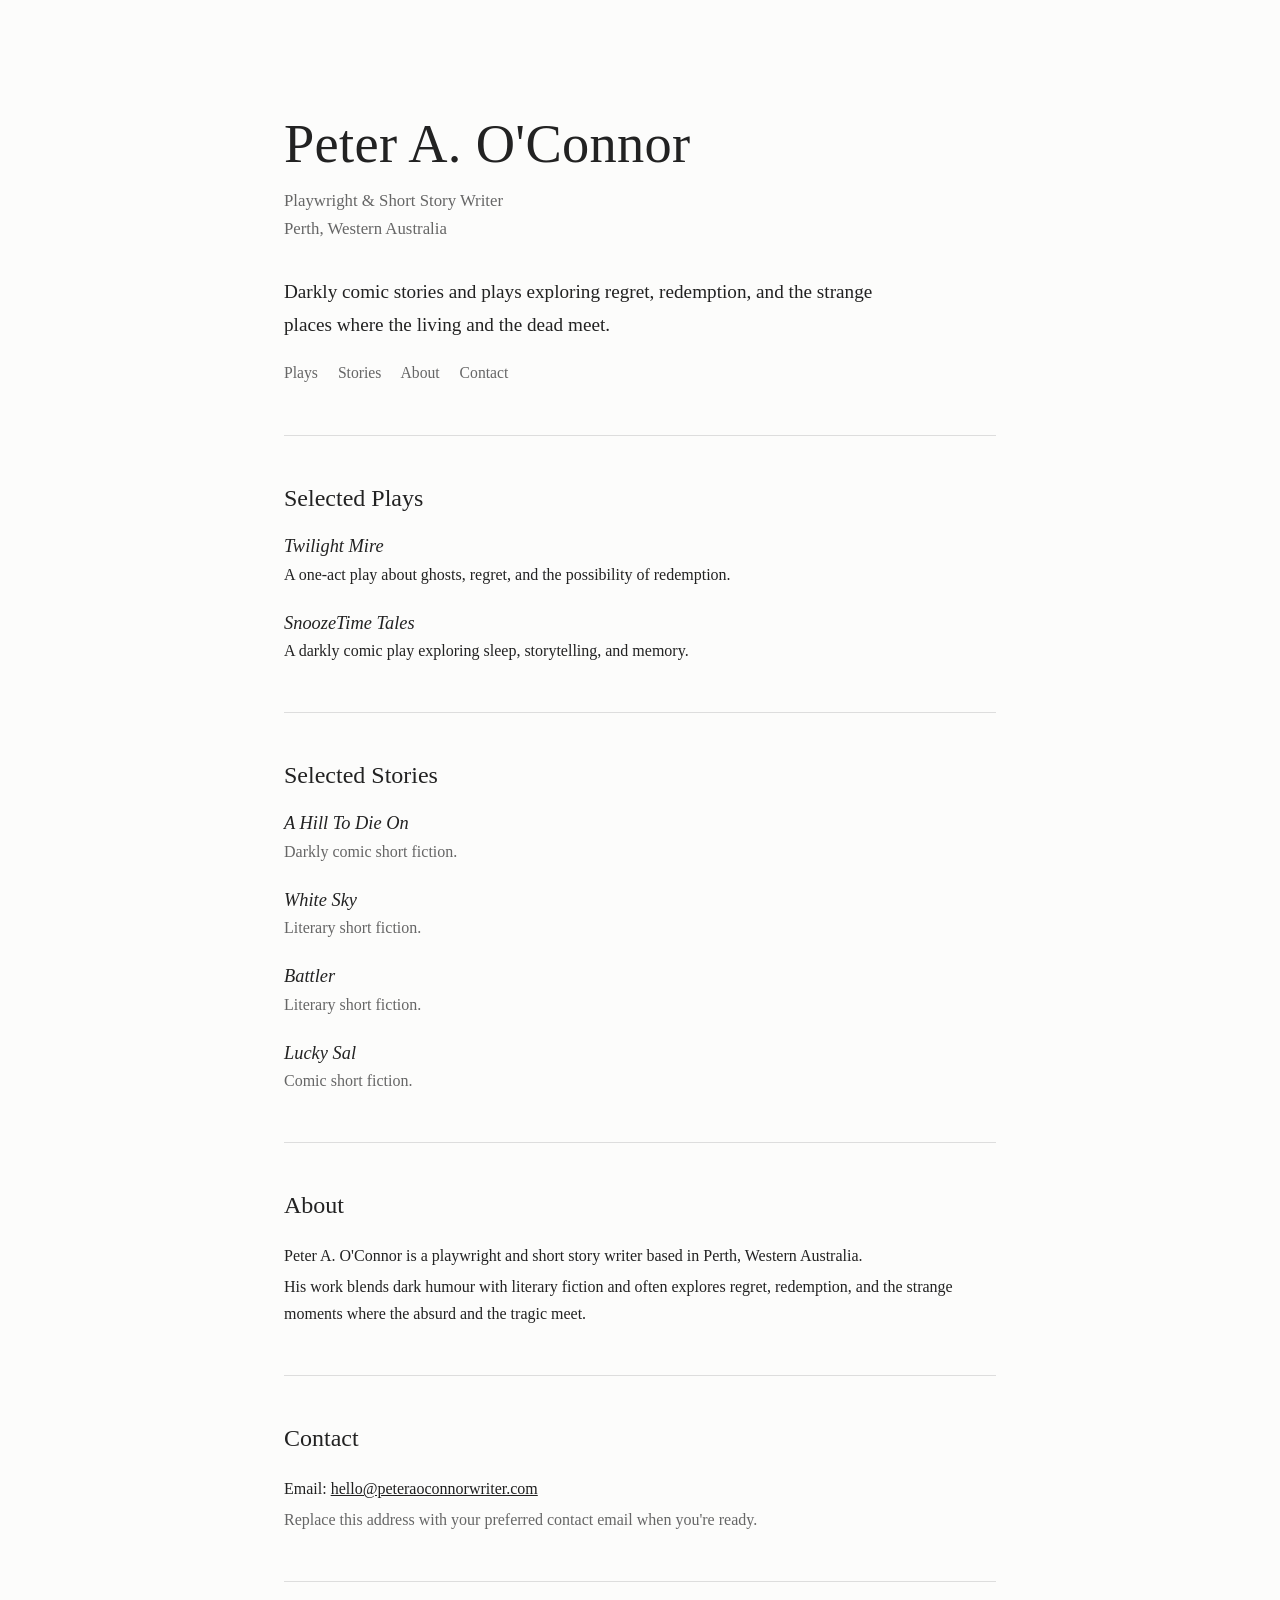
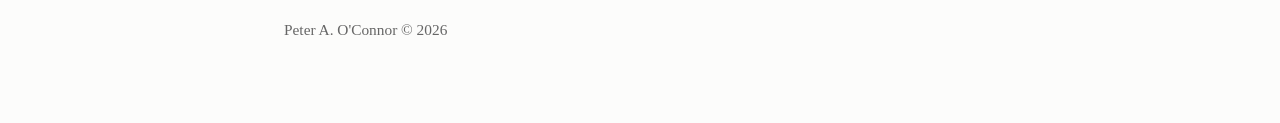
==== index.html @ 48340b6b "Add files via upload" ====
<!DOCTYPE html>
<html lang="en">
<head>
  <meta charset="UTF-8" />
  <meta name="viewport" content="width=device-width, initial-scale=1.0" />
  <title>Peter A. O'Connor | Playwright & Short Story Writer</title>
  <meta name="description" content="Darkly comic stories and plays by Peter A. O'Connor, exploring regret, redemption, and the strange places where the living and the dead meet." />
  <style>
    :root {
      --bg: #fcfcfb;
      --text: #222222;
      --muted: #666666;
      --line: #dddddd;
      --link: #1f1f1f;
      --max: 760px;
    }

    * { box-sizing: border-box; }

    html { scroll-behavior: smooth; }

    body {
      margin: 0;
      background: var(--bg);
      color: var(--text);
      font-family: Georgia, "Times New Roman", serif;
      line-height: 1.7;
    }

    .wrap {
      max-width: var(--max);
      margin: 0 auto;
      padding: 3rem 1.5rem 4rem;
    }

    header {
      padding: 4rem 0 3rem;
      border-bottom: 1px solid var(--line);
    }

    nav {
      margin-top: 1rem;
      font-size: 0.98rem;
    }

    nav a {
      color: var(--muted);
      text-decoration: none;
      margin-right: 1rem;
    }

    nav a:hover,
    nav a:focus,
    a:hover,
    a:focus {
      text-decoration: underline;
      text-underline-offset: 0.15rem;
    }

    h1, h2, h3 {
      font-weight: 400;
      line-height: 1.2;
      margin: 0;
    }

    h1 {
      font-size: clamp(2.2rem, 5vw, 3.4rem);
      letter-spacing: 0.02rem;
    }

    .subtitle {
      margin-top: 0.6rem;
      color: var(--muted);
      font-size: 1.05rem;
    }

    .tagline {
      margin-top: 2rem;
      max-width: 38rem;
      font-size: 1.2rem;
    }

    section {
      padding: 3rem 0;
      border-bottom: 1px solid var(--line);
    }

    h2 {
      font-size: 1.5rem;
      margin-bottom: 1.4rem;
    }

    .item {
      margin-bottom: 1.5rem;
    }

    .item:last-child { margin-bottom: 0; }

    .item-title {
      font-size: 1.15rem;
      margin-bottom: 0.2rem;
    }

    .item p,
    .about p,
    .contact p,
    footer p {
      margin: 0.2rem 0 0;
    }

    a {
      color: var(--link);
    }

    .muted {
      color: var(--muted);
    }

    footer {
      padding: 2rem 0 1rem;
      color: var(--muted);
      font-size: 0.96rem;
    }

    @media (max-width: 640px) {
      header {
        padding-top: 2.5rem;
      }

      nav a {
        display: inline-block;
        margin-bottom: 0.4rem;
      }
    }
  </style>
</head>
<body>
  <div class="wrap">
    <header id="top">
      <h1>Peter A. O'Connor</h1>
      <p class="subtitle">Playwright &amp; Short Story Writer<br>Perth, Western Australia</p>
      <p class="tagline">Darkly comic stories and plays exploring regret, redemption, and the strange places where the living and the dead meet.</p>
      <nav aria-label="Primary">
        <a href="#plays">Plays</a>
        <a href="#stories">Stories</a>
        <a href="#about">About</a>
        <a href="#contact">Contact</a>
      </nav>
    </header>

    <main>
      <section id="plays">
        <h2>Selected Plays</h2>

        <article class="item">
          <h3 class="item-title"><em>Twilight Mire</em></h3>
          <p>A one-act play about ghosts, regret, and the possibility of redemption.</p>
        </article>

        <article class="item">
          <h3 class="item-title"><em>SnoozeTime Tales</em></h3>
          <p>A darkly comic play exploring sleep, storytelling, and memory.</p>
        </article>
      </section>

      <section id="stories">
        <h2>Selected Stories</h2>

        <article class="item">
          <h3 class="item-title"><em>A Hill To Die On</em></h3>
          <p class="muted">Darkly comic short fiction.</p>
        </article>

        <article class="item">
          <h3 class="item-title"><em>White Sky</em></h3>
          <p class="muted">Literary short fiction.</p>
        </article>

        <article class="item">
          <h3 class="item-title"><em>Battler</em></h3>
          <p class="muted">Literary short fiction.</p>
        </article>

        <article class="item">
          <h3 class="item-title"><em>Lucky Sal</em></h3>
          <p class="muted">Comic short fiction.</p>
        </article>
      </section>

      <section id="about" class="about">
        <h2>About</h2>
        <p>Peter A. O'Connor is a playwright and short story writer based in Perth, Western Australia.</p>
        <p>His work blends dark humour with literary fiction and often explores regret, redemption, and the strange moments where the absurd and the tragic meet.</p>
      </section>

      <section id="contact" class="contact">
        <h2>Contact</h2>
        <p>Email: <a href="mailto:hello@peteraoconnorwriter.com">hello@peteraoconnorwriter.com</a></p>
        <p class="muted">Replace this address with your preferred contact email when you're ready.</p>
      </section>
    </main>

    <footer>
      <p>Peter A. O'Connor &copy; 2026</p>
    </footer>
  </div>
</body>
</html>
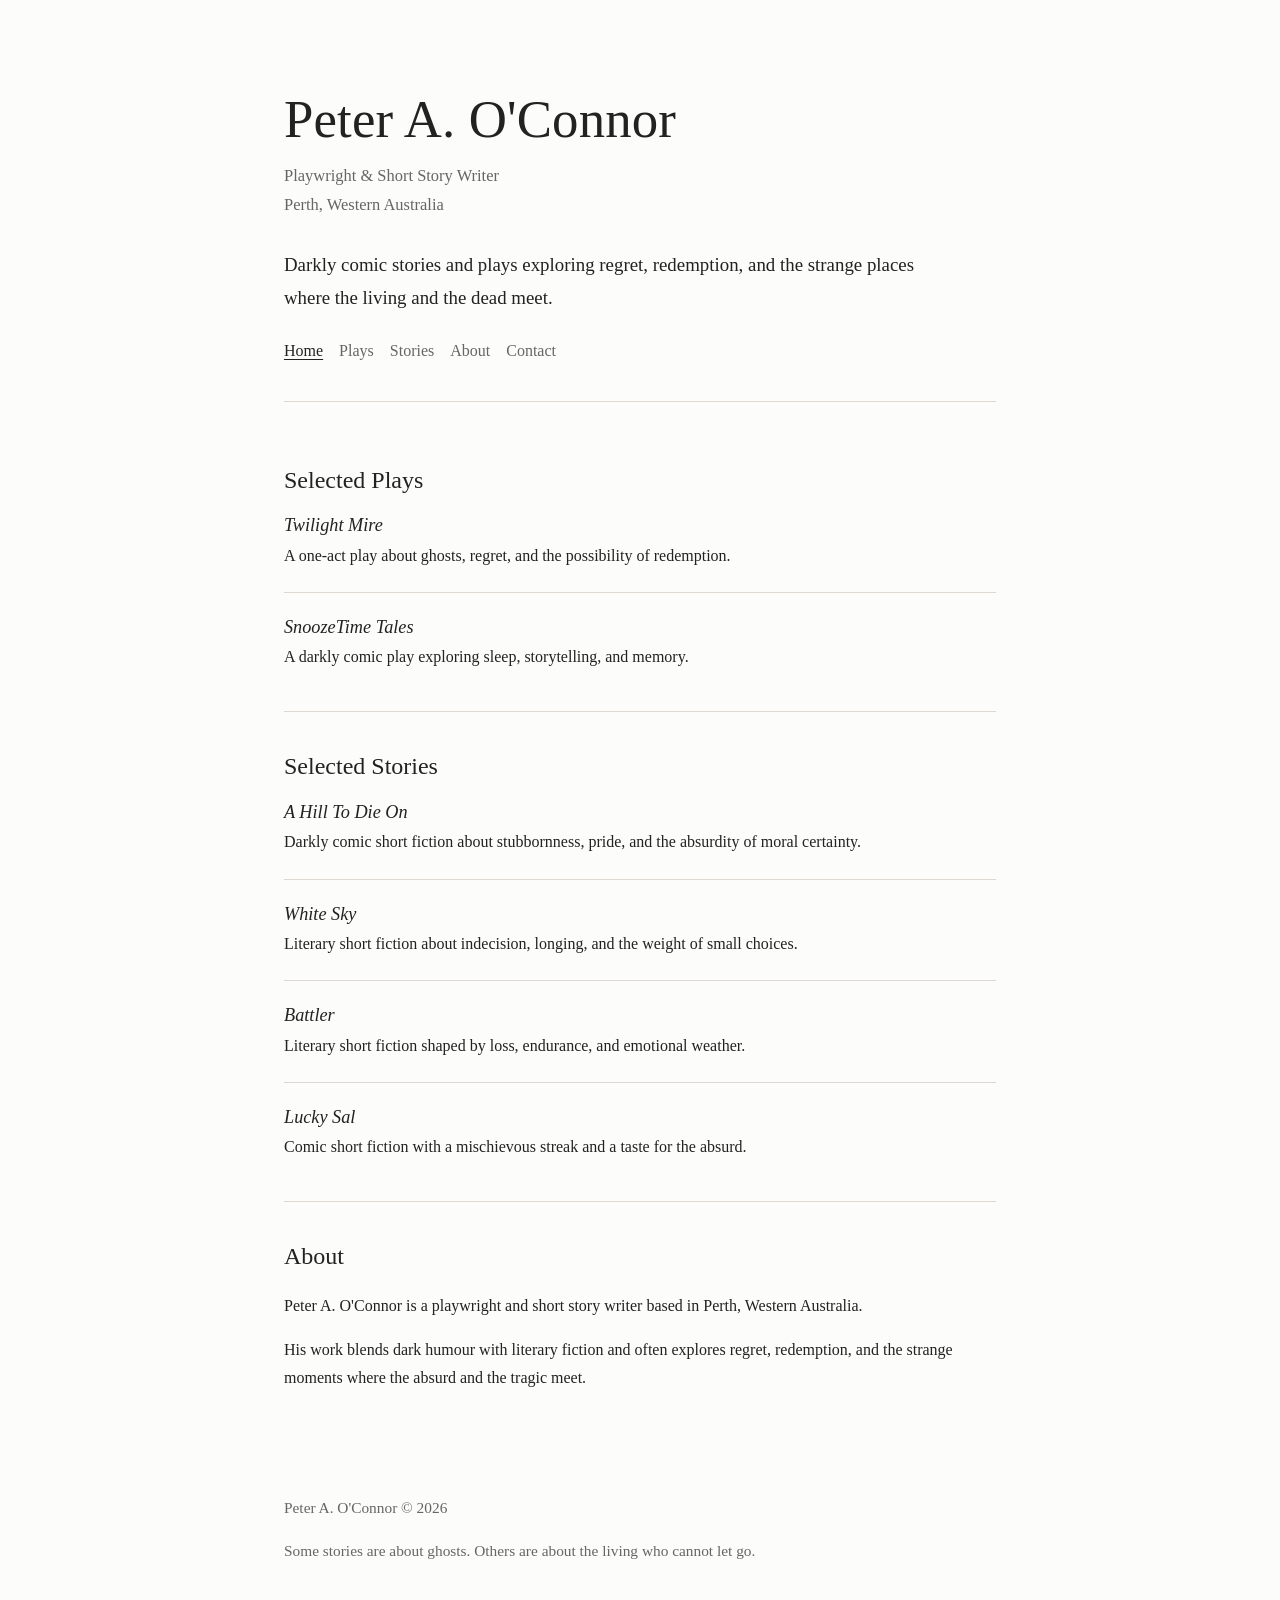
==== commit 12a38d59: "Add files via upload" ====
--- a/index.html
+++ b/index.html
@@ -3,205 +3,72 @@
 <head>
   <meta charset="UTF-8" />
   <meta name="viewport" content="width=device-width, initial-scale=1.0" />
-  <title>Peter A. O'Connor | Playwright & Short Story Writer</title>
+  <title>Peter A. O'Connor | Playwright &amp; Short Story Writer</title>
   <meta name="description" content="Darkly comic stories and plays by Peter A. O'Connor, exploring regret, redemption, and the strange places where the living and the dead meet." />
-  <style>
-    :root {
-      --bg: #fcfcfb;
-      --text: #222222;
-      --muted: #666666;
-      --line: #dddddd;
-      --link: #1f1f1f;
-      --max: 760px;
-    }
-
-    * { box-sizing: border-box; }
-
-    html { scroll-behavior: smooth; }
-
-    body {
-      margin: 0;
-      background: var(--bg);
-      color: var(--text);
-      font-family: Georgia, "Times New Roman", serif;
-      line-height: 1.7;
-    }
-
-    .wrap {
-      max-width: var(--max);
-      margin: 0 auto;
-      padding: 3rem 1.5rem 4rem;
-    }
-
-    header {
-      padding: 4rem 0 3rem;
-      border-bottom: 1px solid var(--line);
-    }
-
-    nav {
-      margin-top: 1rem;
-      font-size: 0.98rem;
-    }
-
-    nav a {
-      color: var(--muted);
-      text-decoration: none;
-      margin-right: 1rem;
-    }
-
-    nav a:hover,
-    nav a:focus,
-    a:hover,
-    a:focus {
-      text-decoration: underline;
-      text-underline-offset: 0.15rem;
-    }
-
-    h1, h2, h3 {
-      font-weight: 400;
-      line-height: 1.2;
-      margin: 0;
-    }
-
-    h1 {
-      font-size: clamp(2.2rem, 5vw, 3.4rem);
-      letter-spacing: 0.02rem;
-    }
-
-    .subtitle {
-      margin-top: 0.6rem;
-      color: var(--muted);
-      font-size: 1.05rem;
-    }
-
-    .tagline {
-      margin-top: 2rem;
-      max-width: 38rem;
-      font-size: 1.2rem;
-    }
-
-    section {
-      padding: 3rem 0;
-      border-bottom: 1px solid var(--line);
-    }
-
-    h2 {
-      font-size: 1.5rem;
-      margin-bottom: 1.4rem;
-    }
-
-    .item {
-      margin-bottom: 1.5rem;
-    }
-
-    .item:last-child { margin-bottom: 0; }
-
-    .item-title {
-      font-size: 1.15rem;
-      margin-bottom: 0.2rem;
-    }
-
-    .item p,
-    .about p,
-    .contact p,
-    footer p {
-      margin: 0.2rem 0 0;
-    }
-
-    a {
-      color: var(--link);
-    }
-
-    .muted {
-      color: var(--muted);
-    }
-
-    footer {
-      padding: 2rem 0 1rem;
-      color: var(--muted);
-      font-size: 0.96rem;
-    }
-
-    @media (max-width: 640px) {
-      header {
-        padding-top: 2.5rem;
-      }
-
-      nav a {
-        display: inline-block;
-        margin-bottom: 0.4rem;
-      }
-    }
-  </style>
+  <link rel="stylesheet" href="style.css" />
 </head>
 <body>
   <div class="wrap">
-    <header id="top">
+    <header class="site-header">
       <h1>Peter A. O'Connor</h1>
-      <p class="subtitle">Playwright &amp; Short Story Writer<br>Perth, Western Australia</p>
+      <p class="subtitle">Playwright &amp; Short Story Writer<br />Perth, Western Australia</p>
       <p class="tagline">Darkly comic stories and plays exploring regret, redemption, and the strange places where the living and the dead meet.</p>
-      <nav aria-label="Primary">
-        <a href="#plays">Plays</a>
-        <a href="#stories">Stories</a>
-        <a href="#about">About</a>
-        <a href="#contact">Contact</a>
+      <nav class="primary-nav" aria-label="Primary">
+        <a href="index.html" class="active">Home</a>
+        <a href="plays.html">Plays</a>
+        <a href="stories.html">Stories</a>
+        <a href="about.html">About</a>
+        <a href="contact.html">Contact</a>
       </nav>
     </header>
 
     <main>
-      <section id="plays">
+      <section>
         <h2>Selected Plays</h2>
-
-        <article class="item">
-          <h3 class="item-title"><em>Twilight Mire</em></h3>
-          <p>A one-act play about ghosts, regret, and the possibility of redemption.</p>
-        </article>
-
-        <article class="item">
-          <h3 class="item-title"><em>SnoozeTime Tales</em></h3>
-          <p>A darkly comic play exploring sleep, storytelling, and memory.</p>
-        </article>
+        <div class="work-grid">
+          <article class="work-item">
+            <h3><em>Twilight Mire</em></h3>
+            <p>A one-act play about ghosts, regret, and the possibility of redemption.</p>
+          </article>
+          <article class="work-item">
+            <h3><em>SnoozeTime Tales</em></h3>
+            <p>A darkly comic play exploring sleep, storytelling, and memory.</p>
+          </article>
+        </div>
       </section>
 
-      <section id="stories">
+      <section>
         <h2>Selected Stories</h2>
-
-        <article class="item">
-          <h3 class="item-title"><em>A Hill To Die On</em></h3>
-          <p class="muted">Darkly comic short fiction.</p>
-        </article>
-
-        <article class="item">
-          <h3 class="item-title"><em>White Sky</em></h3>
-          <p class="muted">Literary short fiction.</p>
-        </article>
-
-        <article class="item">
-          <h3 class="item-title"><em>Battler</em></h3>
-          <p class="muted">Literary short fiction.</p>
-        </article>
-
-        <article class="item">
-          <h3 class="item-title"><em>Lucky Sal</em></h3>
-          <p class="muted">Comic short fiction.</p>
-        </article>
+        <div class="work-grid">
+          <article class="work-item">
+            <h3><em>A Hill To Die On</em></h3>
+            <p>Darkly comic short fiction about stubbornness, pride, and the absurdity of moral certainty.</p>
+          </article>
+          <article class="work-item">
+            <h3><em>White Sky</em></h3>
+            <p>Literary short fiction about indecision, longing, and the weight of small choices.</p>
+          </article>
+          <article class="work-item">
+            <h3><em>Battler</em></h3>
+            <p>Literary short fiction shaped by loss, endurance, and emotional weather.</p>
+          </article>
+          <article class="work-item">
+            <h3><em>Lucky Sal</em></h3>
+            <p>Comic short fiction with a mischievous streak and a taste for the absurd.</p>
+          </article>
+        </div>
       </section>
 
-      <section id="about" class="about">
+      <section>
         <h2>About</h2>
         <p>Peter A. O'Connor is a playwright and short story writer based in Perth, Western Australia.</p>
         <p>His work blends dark humour with literary fiction and often explores regret, redemption, and the strange moments where the absurd and the tragic meet.</p>
-      </section>
-
-      <section id="contact" class="contact">
-        <h2>Contact</h2>
-        <p>Email: <a href="mailto:hello@peteraoconnorwriter.com">hello@peteraoconnorwriter.com</a></p>
-        <p class="muted">Replace this address with your preferred contact email when you're ready.</p>
       </section>
     </main>
 
     <footer>
       <p>Peter A. O'Connor &copy; 2026</p>
+      <p class="footer-line">Some stories are about ghosts. Others are about the living who cannot let go.</p>
     </footer>
   </div>
 </body>
--- a/style.css
+++ b/style.css
@@ -0,0 +1,138 @@
+:root {
+  --bg: #fcfcfb;
+  --text: #222;
+  --muted: #666;
+  --line: #ddd8d1;
+  --link: #1f1f1f;
+  --max: 760px;
+}
+
+* { box-sizing: border-box; }
+html { scroll-behavior: smooth; }
+body {
+  margin: 0;
+  background: var(--bg);
+  color: var(--text);
+  font-family: Georgia, "Times New Roman", serif;
+  line-height: 1.75;
+}
+
+a { color: var(--link); text-decoration-thickness: 1px; text-underline-offset: 0.16rem; }
+a:hover, a:focus { text-decoration-thickness: 2px; }
+
+.wrap {
+  max-width: var(--max);
+  margin: 0 auto;
+  padding: 2.5rem 1.5rem 4rem;
+}
+
+header.site-header {
+  padding: 3rem 0 2.25rem;
+  border-bottom: 1px solid var(--line);
+}
+
+nav.primary-nav {
+  margin-top: 1.4rem;
+  display: flex;
+  gap: 1rem;
+  flex-wrap: wrap;
+}
+
+nav.primary-nav a {
+  color: var(--muted);
+  text-decoration: none;
+}
+
+nav.primary-nav a.active,
+nav.primary-nav a:hover,
+nav.primary-nav a:focus {
+  color: var(--text);
+  text-decoration: underline;
+}
+
+h1, h2, h3 {
+  margin: 0;
+  font-weight: 400;
+  line-height: 1.2;
+}
+
+h1 {
+  font-size: clamp(2.2rem, 5vw, 3.3rem);
+  letter-spacing: 0.01rem;
+}
+
+.page-title {
+  margin-bottom: 0.9rem;
+}
+
+.subtitle {
+  color: var(--muted);
+  margin-top: 0.65rem;
+  font-size: 1.03rem;
+}
+
+.tagline {
+  font-size: 1.18rem;
+  max-width: 40rem;
+  margin-top: 1.8rem;
+}
+
+main {
+  padding-top: 1.5rem;
+}
+
+section {
+  padding: 2.5rem 0;
+  border-bottom: 1px solid var(--line);
+}
+
+section:last-child,
+.page-content:last-child {
+  border-bottom: none;
+}
+
+h2 {
+  font-size: 1.5rem;
+  margin-bottom: 1.3rem;
+}
+
+.intro {
+  margin: 0 0 2rem;
+  color: var(--muted);
+}
+
+.work-grid {
+  display: grid;
+  gap: 1.5rem;
+}
+
+.work-item {
+  padding-bottom: 1.4rem;
+  border-bottom: 1px solid var(--line);
+}
+
+.work-item:last-child { border-bottom: none; padding-bottom: 0; }
+.work-item h3 { font-size: 1.14rem; margin-bottom: 0.28rem; }
+.work-item p { margin: 0.2rem 0 0; }
+
+.page-content {
+  padding: 2.5rem 0;
+  border-bottom: 1px solid var(--line);
+}
+
+.email-link { word-break: break-word; }
+
+footer {
+  padding-top: 2rem;
+  color: var(--muted);
+  font-size: 0.96rem;
+}
+
+.footer-line {
+  margin-top: 0.4rem;
+}
+
+@media (max-width: 640px) {
+  .wrap { padding-top: 1.5rem; }
+  header.site-header { padding-top: 2rem; }
+}
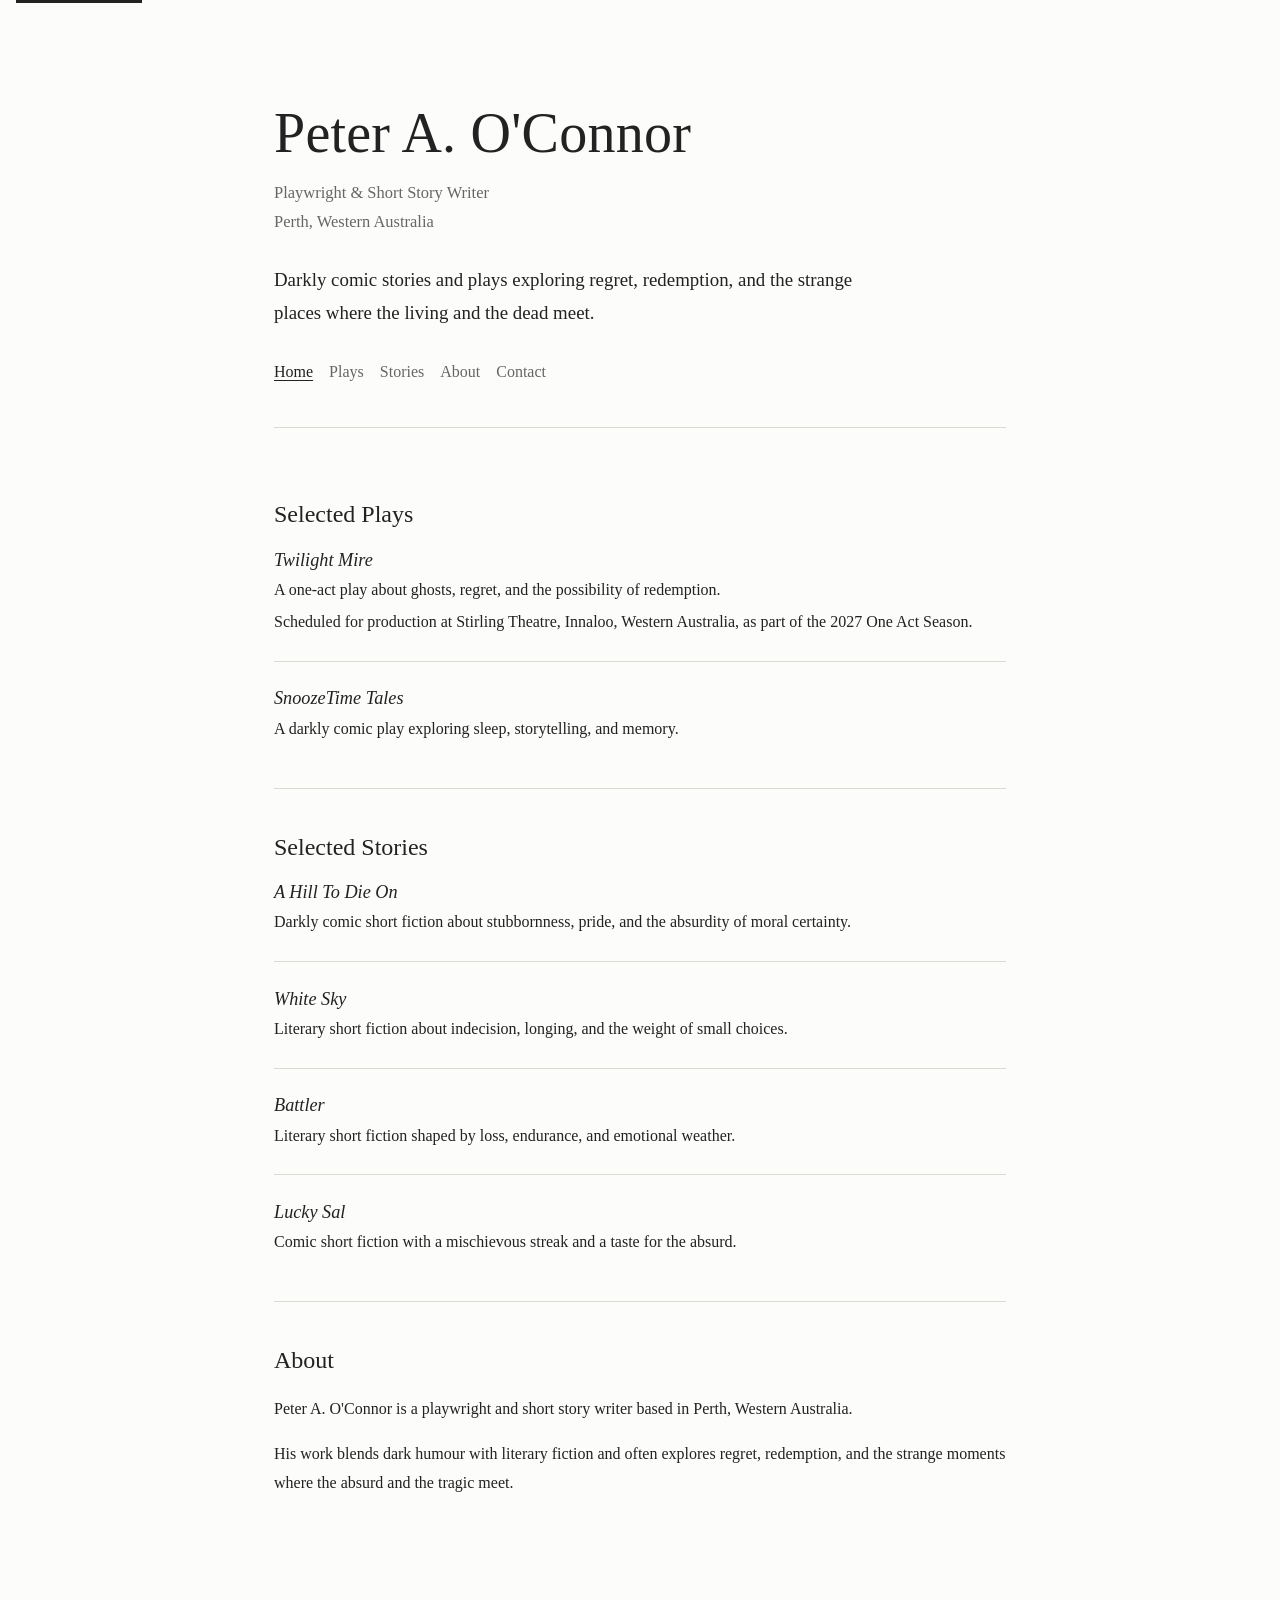
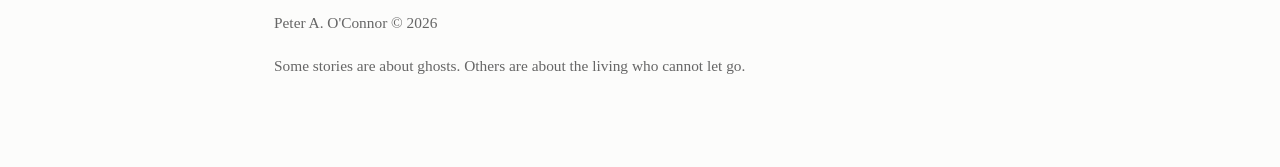
==== commit afa62f8d: "Refine site typography and semantics" ====
--- a/index.html
+++ b/index.html
@@ -1,20 +1,37 @@
 <!DOCTYPE html>
 <html lang="en">
 <head>
-  <meta charset="UTF-8" />
-  <meta name="viewport" content="width=device-width, initial-scale=1.0" />
-  <title>Peter A. O'Connor | Playwright &amp; Short Story Writer</title>
-  <meta name="description" content="Darkly comic stories and plays by Peter A. O'Connor, exploring regret, redemption, and the strange places where the living and the dead meet." />
-  <link rel="stylesheet" href="style.css" />
+
+  <title>Peter A. O'Connor | Playwright & Short Story Writer</title>
+  
+  <meta charset="UTF-8">
+  
+  <meta name="viewport" content="width=device-width, initial-scale=1">
+  
+  <meta name="description" content="Official site of Peter A. O'Connor, playwright and short story writer based in Perth, Western Australia. Author of Twilight Mire and SnoozeTime Tales.">
+  
+  <meta name="author" content="Peter A. O'Connor">
+  
+  <meta property="og:title" content="Peter A. O'Connor | Playwright & Short Story Writer">
+  
+  <meta property="og:description" content="Darkly comic stories and plays exploring regret, redemption, and the strange places where the living and the dead meet.">
+  
+  <meta property="og:type" content="website">
+  
+  <meta property="og:url" content="https://peteraoconnorwriter.com">
+  
+  <link rel="stylesheet" href="style.css">
+
 </head>
 <body>
+  <a class="skip-link" href="#main-content">Skip to content</a>
   <div class="wrap">
     <header class="site-header">
       <h1>Peter A. O'Connor</h1>
       <p class="subtitle">Playwright &amp; Short Story Writer<br />Perth, Western Australia</p>
       <p class="tagline">Darkly comic stories and plays exploring regret, redemption, and the strange places where the living and the dead meet.</p>
       <nav class="primary-nav" aria-label="Primary">
-        <a href="index.html" class="active">Home</a>
+        <a href="index.html" class="active" aria-current="page">Home</a>
         <a href="plays.html">Plays</a>
         <a href="stories.html">Stories</a>
         <a href="about.html">About</a>
@@ -22,13 +39,14 @@
       </nav>
     </header>
 
-    <main>
-      <section>
-        <h2>Selected Plays</h2>
+    <main id="main-content">
+      <section aria-labelledby="selected-plays">
+        <h2 id="selected-plays">Selected Plays</h2>
         <div class="work-grid">
           <article class="work-item">
             <h3><em>Twilight Mire</em></h3>
             <p>A one-act play about ghosts, regret, and the possibility of redemption.</p>
+            <p>Scheduled for production at Stirling Theatre, Innaloo, Western Australia, as part of the 2027 One Act Season.</p>
           </article>
           <article class="work-item">
             <h3><em>SnoozeTime Tales</em></h3>
@@ -37,8 +55,8 @@
         </div>
       </section>
 
-      <section>
-        <h2>Selected Stories</h2>
+      <section aria-labelledby="selected-stories">
+        <h2 id="selected-stories">Selected Stories</h2>
         <div class="work-grid">
           <article class="work-item">
             <h3><em>A Hill To Die On</em></h3>
@@ -59,14 +77,14 @@
         </div>
       </section>
 
-      <section>
-        <h2>About</h2>
-        <p>Peter A. O'Connor is a playwright and short story writer based in Perth, Western Australia.</p>
+      <section aria-labelledby="about-peter">
+        <h2 id="about-peter">About</h2>
+        <p class="lede">Peter A. O'Connor is a playwright and short story writer based in Perth, Western Australia.</p>
         <p>His work blends dark humour with literary fiction and often explores regret, redemption, and the strange moments where the absurd and the tragic meet.</p>
       </section>
     </main>
 
-    <footer>
+    <footer aria-label="Site footer">
       <p>Peter A. O'Connor &copy; 2026</p>
       <p class="footer-line">Some stories are about ghosts. Others are about the living who cannot let go.</p>
     </footer>
--- a/style.css
+++ b/style.css
@@ -4,7 +4,8 @@
   --muted: #666;
   --line: #ddd8d1;
   --link: #1f1f1f;
-  --max: 760px;
+  --max: 780px;
+  --measure: 38rem;
 }
 
 * { box-sizing: border-box; }
@@ -13,26 +14,46 @@
   margin: 0;
   background: var(--bg);
   color: var(--text);
-  font-family: Georgia, "Times New Roman", serif;
-  line-height: 1.75;
+  font-family: "Baskerville", "Iowan Old Style", "Palatino Linotype", "Book Antiqua", Georgia, serif;
+  line-height: 1.8;
+  text-rendering: optimizeLegibility;
 }
 
 a { color: var(--link); text-decoration-thickness: 1px; text-underline-offset: 0.16rem; }
 a:hover, a:focus { text-decoration-thickness: 2px; }
+a:focus-visible {
+  outline: 2px solid rgba(34, 34, 34, 0.35);
+  outline-offset: 3px;
+}
+
+.skip-link {
+  position: absolute;
+  left: 1rem;
+  top: -3rem;
+  padding: 0.7rem 0.9rem;
+  background: var(--text);
+  color: var(--bg);
+  text-decoration: none;
+  transition: top 0.15s ease;
+}
+
+.skip-link:focus {
+  top: 1rem;
+}
 
 .wrap {
   max-width: var(--max);
   margin: 0 auto;
-  padding: 2.5rem 1.5rem 4rem;
+  padding: 2.75rem 1.5rem 4.5rem;
 }
 
 header.site-header {
-  padding: 3rem 0 2.25rem;
+  padding: 3.5rem 0 2.5rem;
   border-bottom: 1px solid var(--line);
 }
 
 nav.primary-nav {
-  margin-top: 1.4rem;
+  margin-top: 1.75rem;
   display: flex;
   gap: 1rem;
   flex-wrap: wrap;
@@ -54,11 +75,12 @@
   margin: 0;
   font-weight: 400;
   line-height: 1.2;
+  text-wrap: balance;
 }
 
 h1 {
-  font-size: clamp(2.2rem, 5vw, 3.3rem);
-  letter-spacing: 0.01rem;
+  font-size: clamp(2.4rem, 5vw, 3.5rem);
+  letter-spacing: 0.015rem;
 }
 
 .page-title {
@@ -73,16 +95,16 @@
 
 .tagline {
   font-size: 1.18rem;
-  max-width: 40rem;
-  margin-top: 1.8rem;
+  max-width: var(--measure);
+  margin-top: 1.6rem;
 }
 
 main {
-  padding-top: 1.5rem;
+  padding-top: 1.75rem;
 }
 
 section {
-  padding: 2.5rem 0;
+  padding: 2.75rem 0;
   border-bottom: 1px solid var(--line);
 }
 
@@ -96,6 +118,13 @@
   margin-bottom: 1.3rem;
 }
 
+.lede,
+.page-content > p,
+.intro,
+.tagline {
+  max-width: var(--measure);
+}
+
 .intro {
   margin: 0 0 2rem;
   color: var(--muted);
@@ -103,11 +132,11 @@
 
 .work-grid {
   display: grid;
-  gap: 1.5rem;
+  gap: 1.65rem;
 }
 
 .work-item {
-  padding-bottom: 1.4rem;
+  padding-bottom: 1.5rem;
   border-bottom: 1px solid var(--line);
 }
 
@@ -116,14 +145,17 @@
 .work-item p { margin: 0.2rem 0 0; }
 
 .page-content {
-  padding: 2.5rem 0;
+  padding: 2.75rem 0;
   border-bottom: 1px solid var(--line);
 }
 
-.email-link { word-break: break-word; }
+.email-link {
+  word-break: break-word;
+  font-style: normal;
+}
 
 footer {
-  padding-top: 2rem;
+  padding-top: 2.25rem;
   color: var(--muted);
   font-size: 0.96rem;
 }
@@ -133,6 +165,17 @@
 }
 
 @media (max-width: 640px) {
-  .wrap { padding-top: 1.5rem; }
-  header.site-header { padding-top: 2rem; }
+  .wrap {
+    padding-top: 1.5rem;
+    padding-bottom: 3.5rem;
+  }
+
+  header.site-header {
+    padding-top: 2.25rem;
+    padding-bottom: 2rem;
+  }
+
+  nav.primary-nav {
+    gap: 0.75rem 1rem;
+  }
 }
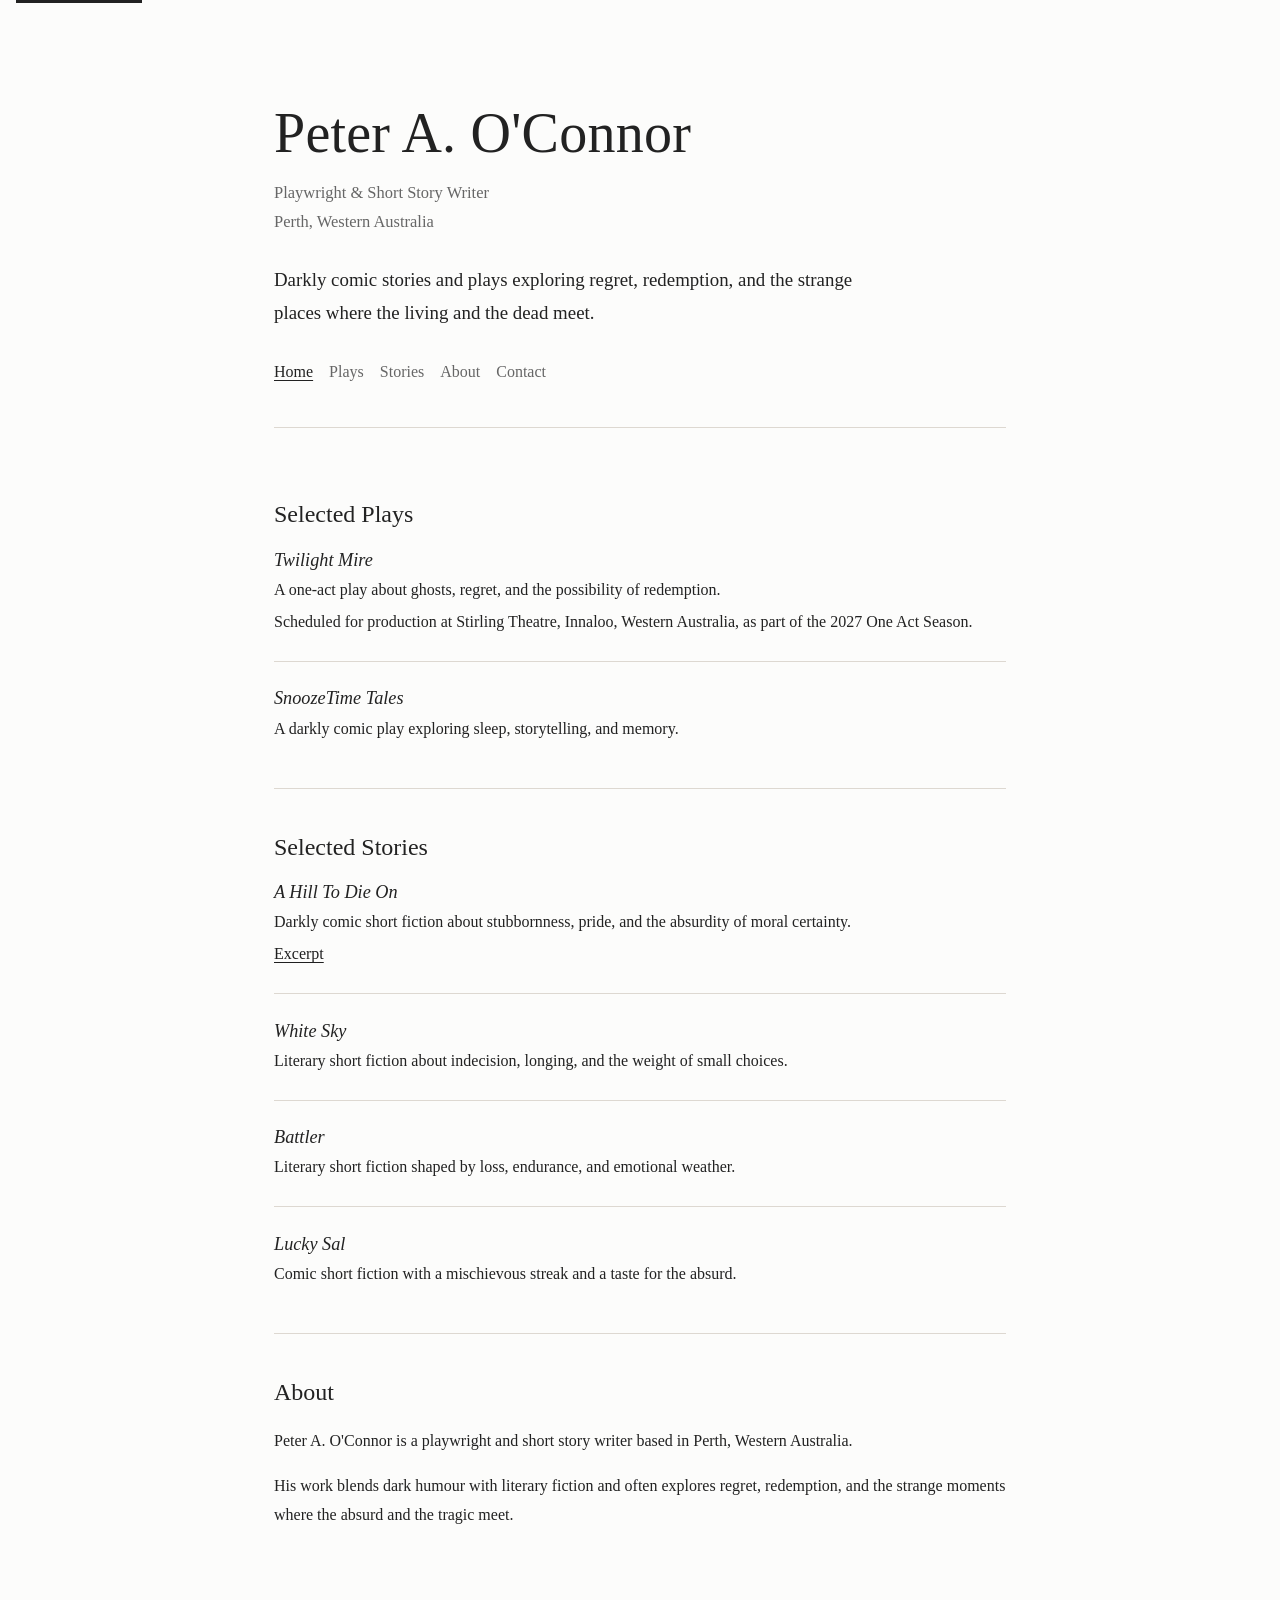
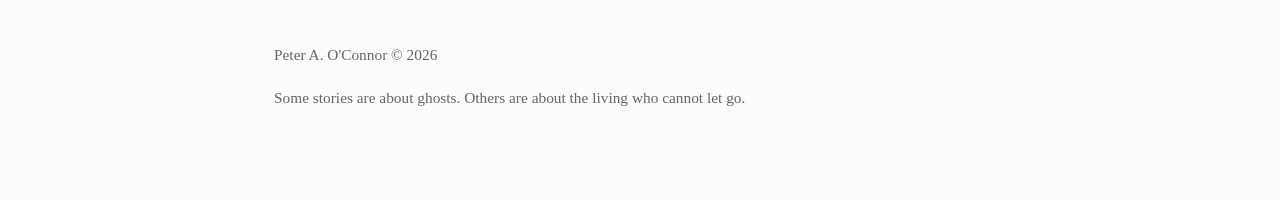
==== commit b3f63387: "Add excerpt page for A Hill To Die On" ====
--- a/index.html
+++ b/index.html
@@ -61,6 +61,7 @@
           <article class="work-item">
             <h3><em>A Hill To Die On</em></h3>
             <p>Darkly comic short fiction about stubbornness, pride, and the absurdity of moral certainty.</p>
+            <p><a href="a-hill-to-die-on-excerpt.html">Excerpt</a></p>
           </article>
           <article class="work-item">
             <h3><em>White Sky</em></h3>
--- a/style.css
+++ b/style.css
@@ -143,6 +143,15 @@
 .work-item:last-child { border-bottom: none; padding-bottom: 0; }
 .work-item h3 { font-size: 1.14rem; margin-bottom: 0.28rem; }
 .work-item p { margin: 0.2rem 0 0; }
+.excerpt-block {
+  margin: 1.75rem 0 0;
+  padding-left: 1.25rem;
+  border-left: 1px solid var(--line);
+}
+
+.excerpt-block p + p {
+  margin-top: 1rem;
+}
 
 .page-content {
   padding: 2.75rem 0;
